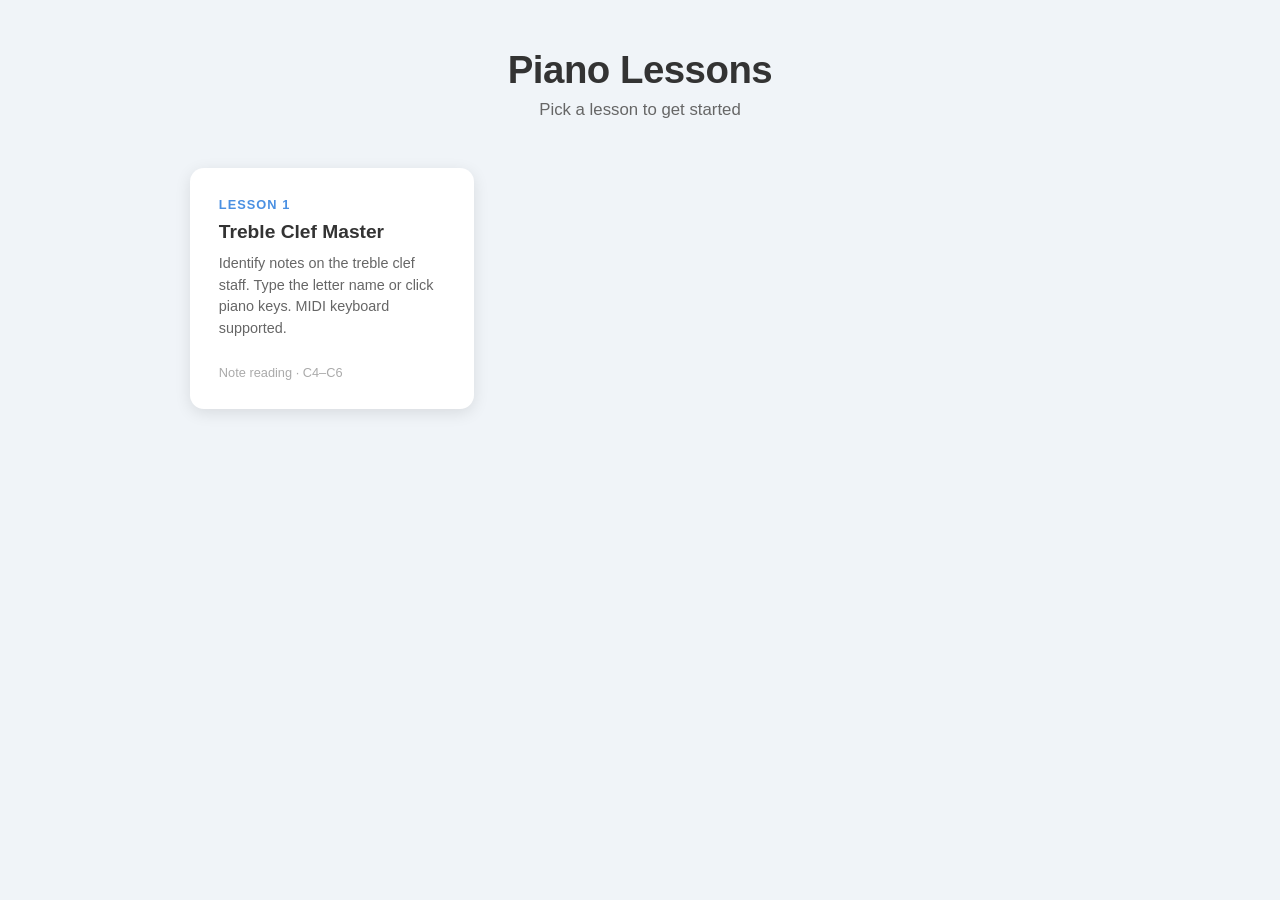
==== index.html @ 416aac9d "Add piano lessons site with index navigation" ====
<!DOCTYPE html>
<html lang="en">
<head>
    <meta charset="UTF-8">
    <meta name="viewport" content="width=device-width, initial-scale=1.0">
    <title>Piano Lessons</title>
    <style>
        :root {
            --bg: #f0f4f8;
            --primary: #4a90e2;
            --card-shadow: 0 4px 16px rgba(0,0,0,0.10);
        }

        * { box-sizing: border-box; margin: 0; padding: 0; }

        body {
            font-family: 'Segoe UI', Tahoma, Geneva, Verdana, sans-serif;
            background: var(--bg);
            min-height: 100vh;
            padding: 3rem 1rem;
            color: #333;
        }

        header {
            text-align: center;
            margin-bottom: 3rem;
        }

        header h1 {
            font-size: 2.4rem;
            letter-spacing: -0.5px;
        }

        header p {
            margin-top: 0.5rem;
            color: #666;
            font-size: 1.05rem;
        }

        .lessons {
            display: grid;
            grid-template-columns: repeat(auto-fill, minmax(260px, 1fr));
            gap: 1.5rem;
            max-width: 900px;
            margin: 0 auto;
        }

        .lesson-card {
            background: white;
            border-radius: 14px;
            box-shadow: var(--card-shadow);
            padding: 1.8rem;
            text-decoration: none;
            color: inherit;
            transition: transform 0.15s, box-shadow 0.15s;
            display: flex;
            flex-direction: column;
            gap: 0.6rem;
        }

        .lesson-card:hover {
            transform: translateY(-3px);
            box-shadow: 0 8px 24px rgba(0,0,0,0.14);
        }

        .lesson-number {
            font-size: 0.8rem;
            font-weight: 600;
            text-transform: uppercase;
            letter-spacing: 0.08em;
            color: var(--primary);
        }

        .lesson-title {
            font-size: 1.2rem;
            font-weight: 700;
        }

        .lesson-desc {
            font-size: 0.9rem;
            color: #666;
            line-height: 1.5;
        }

        .lesson-badge {
            margin-top: auto;
            padding-top: 1rem;
            font-size: 0.8rem;
            color: #aaa;
        }
    </style>
</head>
<body>

<header>
    <h1>Piano Lessons</h1>
    <p>Pick a lesson to get started</p>
</header>

<main class="lessons">

    <a href="lesson1.html" class="lesson-card">
        <div class="lesson-number">Lesson 1</div>
        <div class="lesson-title">Treble Clef Master</div>
        <div class="lesson-desc">
            Identify notes on the treble clef staff. Type the letter name or click piano keys.
            MIDI keyboard supported.
        </div>
        <div class="lesson-badge">Note reading &middot; C4&ndash;C6</div>
    </a>

    <!-- Add future lessons here following the same card pattern -->

</main>

</body>
</html>
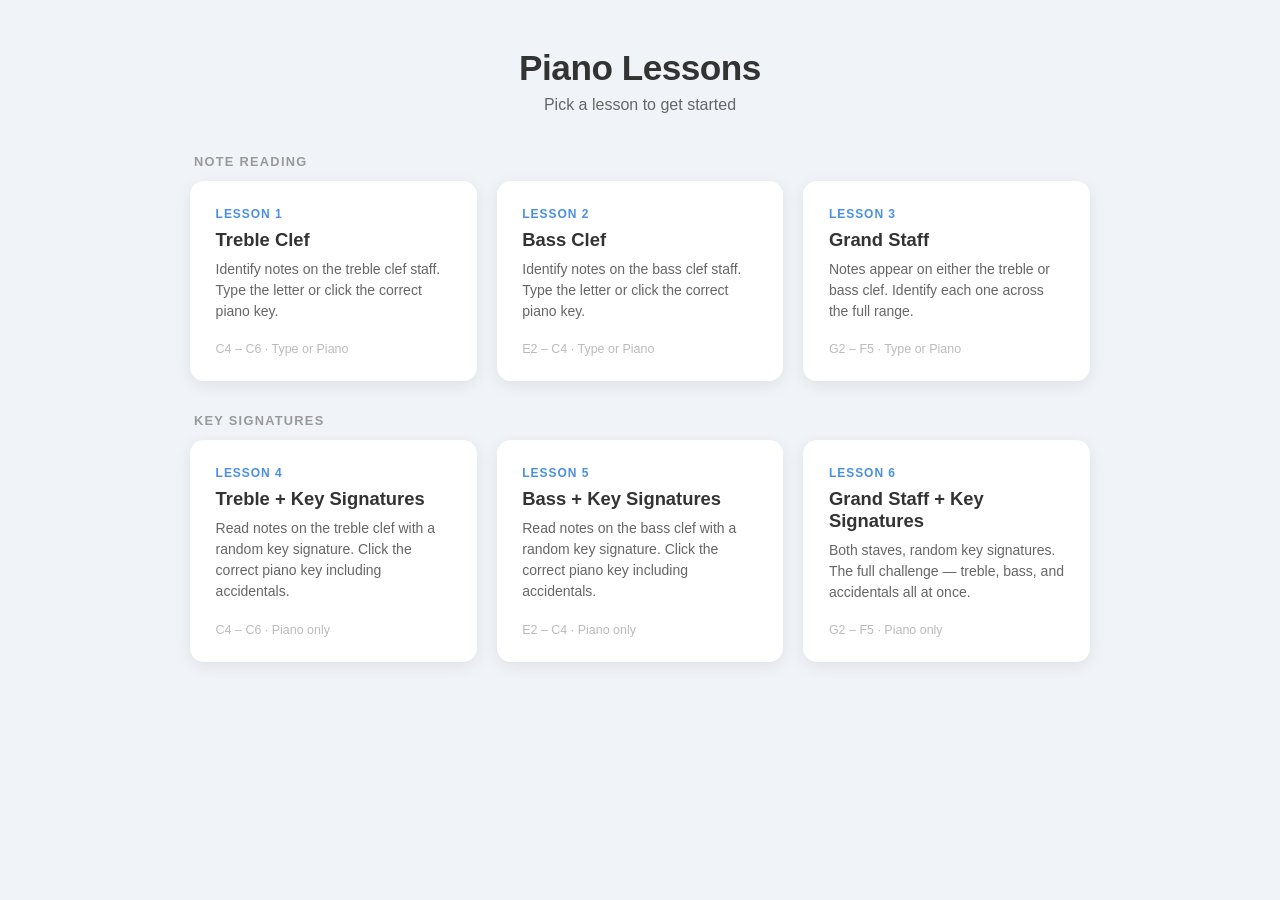
==== commit bcdb574d: "Add lessons 2-6 with shared CSS/JS engine" ====
--- a/index.html
+++ b/index.html
@@ -5,113 +5,89 @@
     <meta name="viewport" content="width=device-width, initial-scale=1.0">
     <title>Piano Lessons</title>
     <style>
-        :root {
-            --bg: #f0f4f8;
-            --primary: #4a90e2;
-            --card-shadow: 0 4px 16px rgba(0,0,0,0.10);
-        }
-
+        :root { --primary: #4a90e2; }
         * { box-sizing: border-box; margin: 0; padding: 0; }
-
         body {
             font-family: 'Segoe UI', Tahoma, Geneva, Verdana, sans-serif;
-            background: var(--bg);
-            min-height: 100vh;
-            padding: 3rem 1rem;
-            color: #333;
+            background: #f0f4f8; min-height: 100vh;
+            padding: 3rem 1rem; color: #333;
         }
+        header { text-align: center; margin-bottom: 2.5rem; }
+        header h1 { font-size: 2.2rem; letter-spacing: -0.5px; }
+        header p { margin-top: 0.5rem; color: #666; font-size: 1rem; }
 
-        header {
-            text-align: center;
-            margin-bottom: 3rem;
+        .section-label {
+            max-width: 900px; margin: 2rem auto 0.75rem;
+            font-size: 0.8rem; font-weight: 700; letter-spacing: 0.1em;
+            text-transform: uppercase; color: #999; padding: 0 0.25rem;
         }
-
-        header h1 {
-            font-size: 2.4rem;
-            letter-spacing: -0.5px;
-        }
-
-        header p {
-            margin-top: 0.5rem;
-            color: #666;
-            font-size: 1.05rem;
-        }
-
         .lessons {
             display: grid;
             grid-template-columns: repeat(auto-fill, minmax(260px, 1fr));
-            gap: 1.5rem;
-            max-width: 900px;
-            margin: 0 auto;
+            gap: 1.25rem; max-width: 900px; margin: 0 auto;
         }
-
         .lesson-card {
-            background: white;
-            border-radius: 14px;
-            box-shadow: var(--card-shadow);
-            padding: 1.8rem;
-            text-decoration: none;
-            color: inherit;
+            background: white; border-radius: 14px;
+            box-shadow: 0 4px 16px rgba(0,0,0,0.08);
+            padding: 1.6rem; text-decoration: none; color: inherit;
             transition: transform 0.15s, box-shadow 0.15s;
-            display: flex;
-            flex-direction: column;
-            gap: 0.6rem;
+            display: flex; flex-direction: column; gap: 0.5rem;
         }
-
-        .lesson-card:hover {
-            transform: translateY(-3px);
-            box-shadow: 0 8px 24px rgba(0,0,0,0.14);
-        }
-
-        .lesson-number {
-            font-size: 0.8rem;
-            font-weight: 600;
-            text-transform: uppercase;
-            letter-spacing: 0.08em;
-            color: var(--primary);
-        }
-
-        .lesson-title {
-            font-size: 1.2rem;
-            font-weight: 700;
-        }
-
-        .lesson-desc {
-            font-size: 0.9rem;
-            color: #666;
-            line-height: 1.5;
-        }
-
-        .lesson-badge {
-            margin-top: auto;
-            padding-top: 1rem;
-            font-size: 0.8rem;
-            color: #aaa;
-        }
+        .lesson-card:hover { transform: translateY(-3px); box-shadow: 0 8px 24px rgba(0,0,0,0.13); }
+        .lesson-number { font-size: 0.75rem; font-weight: 700; text-transform: uppercase; letter-spacing: 0.08em; color: var(--primary); }
+        .lesson-title  { font-size: 1.15rem; font-weight: 700; }
+        .lesson-desc   { font-size: 0.875rem; color: #666; line-height: 1.5; }
+        .lesson-badge  { margin-top: auto; padding-top: 0.75rem; font-size: 0.78rem; color: #bbb; }
     </style>
 </head>
 <body>
-
 <header>
     <h1>Piano Lessons</h1>
     <p>Pick a lesson to get started</p>
 </header>
 
-<main class="lessons">
-
+<div class="section-label">Note Reading</div>
+<div class="lessons">
     <a href="lesson1.html" class="lesson-card">
         <div class="lesson-number">Lesson 1</div>
-        <div class="lesson-title">Treble Clef Master</div>
-        <div class="lesson-desc">
-            Identify notes on the treble clef staff. Type the letter name or click piano keys.
-            MIDI keyboard supported.
-        </div>
-        <div class="lesson-badge">Note reading &middot; C4&ndash;C6</div>
+        <div class="lesson-title">Treble Clef</div>
+        <div class="lesson-desc">Identify notes on the treble clef staff. Type the letter or click the correct piano key.</div>
+        <div class="lesson-badge">C4 &ndash; C6 &middot; Type or Piano</div>
     </a>
+    <a href="lesson2.html" class="lesson-card">
+        <div class="lesson-number">Lesson 2</div>
+        <div class="lesson-title">Bass Clef</div>
+        <div class="lesson-desc">Identify notes on the bass clef staff. Type the letter or click the correct piano key.</div>
+        <div class="lesson-badge">E2 &ndash; C4 &middot; Type or Piano</div>
+    </a>
+    <a href="lesson3.html" class="lesson-card">
+        <div class="lesson-number">Lesson 3</div>
+        <div class="lesson-title">Grand Staff</div>
+        <div class="lesson-desc">Notes appear on either the treble or bass clef. Identify each one across the full range.</div>
+        <div class="lesson-badge">G2 &ndash; F5 &middot; Type or Piano</div>
+    </a>
+</div>
 
-    <!-- Add future lessons here following the same card pattern -->
-
-</main>
-
+<div class="section-label">Key Signatures</div>
+<div class="lessons">
+    <a href="lesson4.html" class="lesson-card">
+        <div class="lesson-number">Lesson 4</div>
+        <div class="lesson-title">Treble + Key Signatures</div>
+        <div class="lesson-desc">Read notes on the treble clef with a random key signature. Click the correct piano key including accidentals.</div>
+        <div class="lesson-badge">C4 &ndash; C6 &middot; Piano only</div>
+    </a>
+    <a href="lesson5.html" class="lesson-card">
+        <div class="lesson-number">Lesson 5</div>
+        <div class="lesson-title">Bass + Key Signatures</div>
+        <div class="lesson-desc">Read notes on the bass clef with a random key signature. Click the correct piano key including accidentals.</div>
+        <div class="lesson-badge">E2 &ndash; C4 &middot; Piano only</div>
+    </a>
+    <a href="lesson6.html" class="lesson-card">
+        <div class="lesson-number">Lesson 6</div>
+        <div class="lesson-title">Grand Staff + Key Signatures</div>
+        <div class="lesson-desc">Both staves, random key signatures. The full challenge &mdash; treble, bass, and accidentals all at once.</div>
+        <div class="lesson-badge">G2 &ndash; F5 &middot; Piano only</div>
+    </a>
+</div>
 </body>
 </html>
